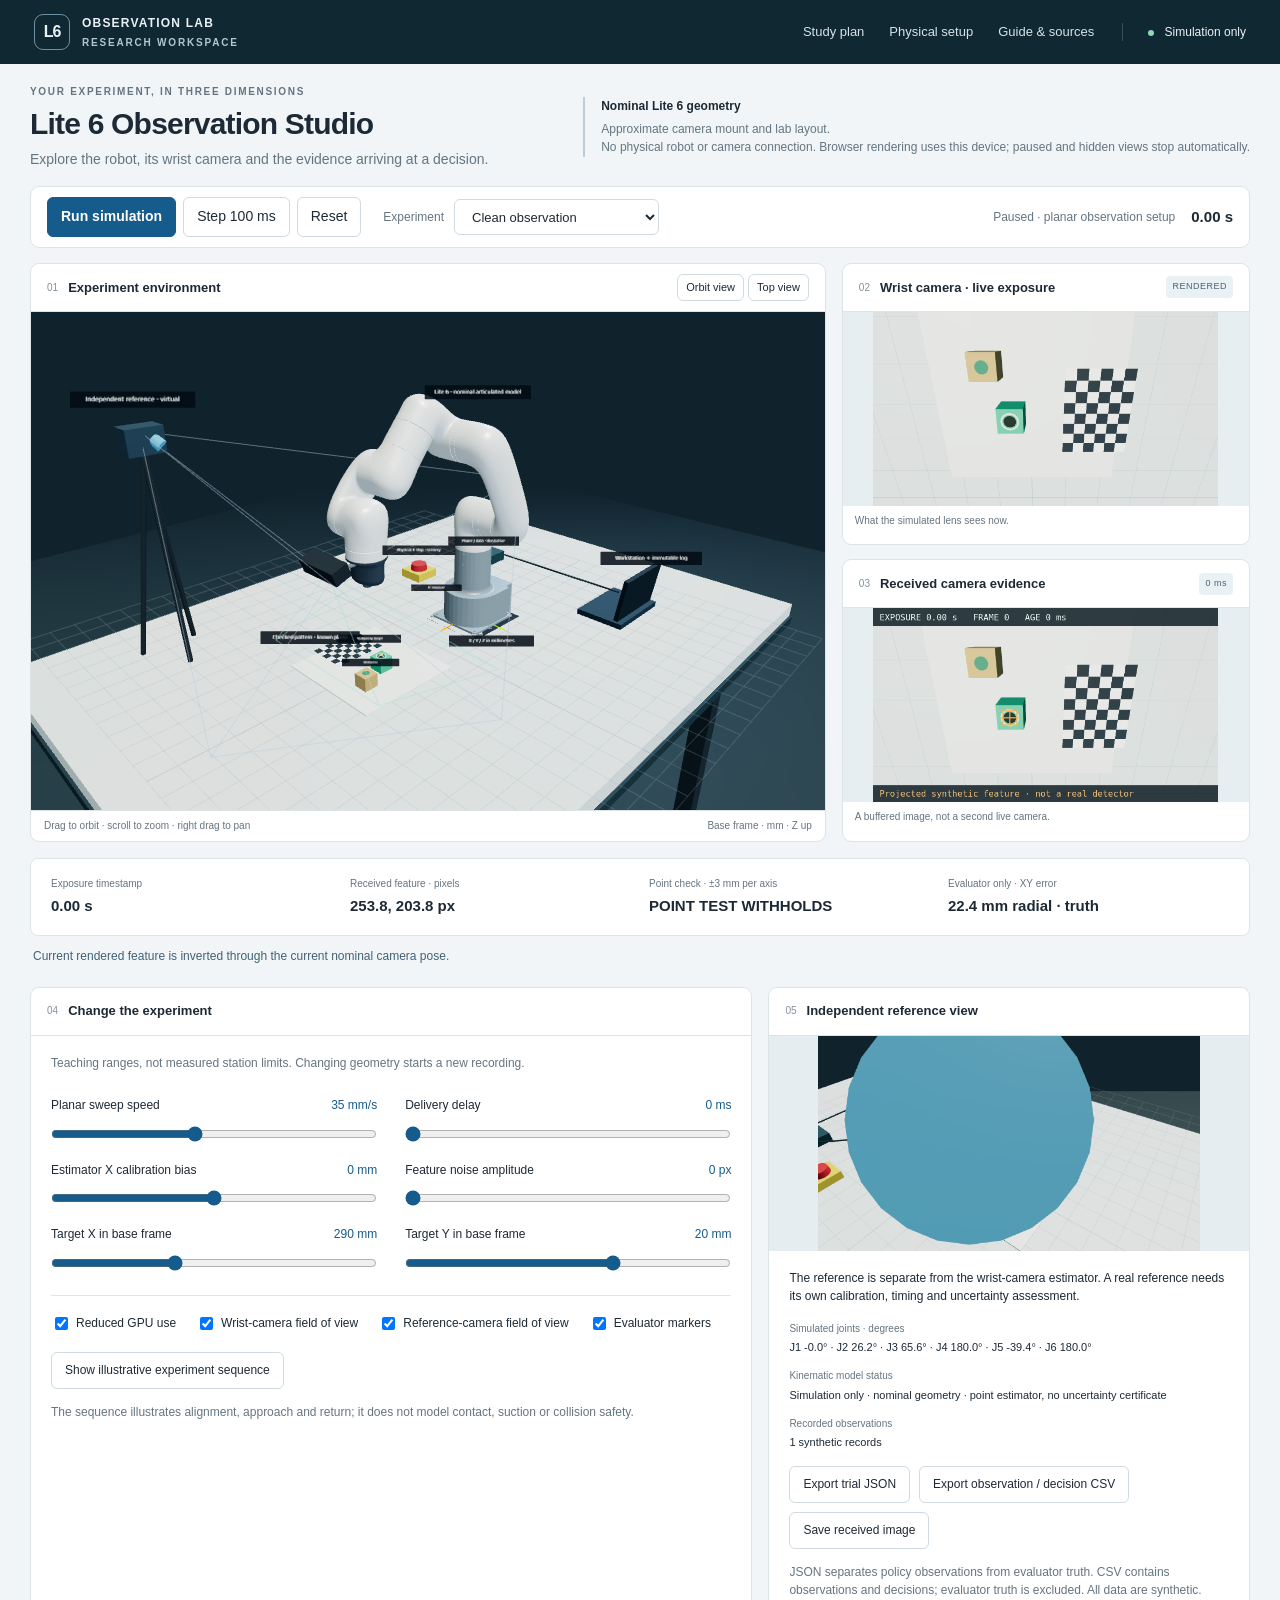
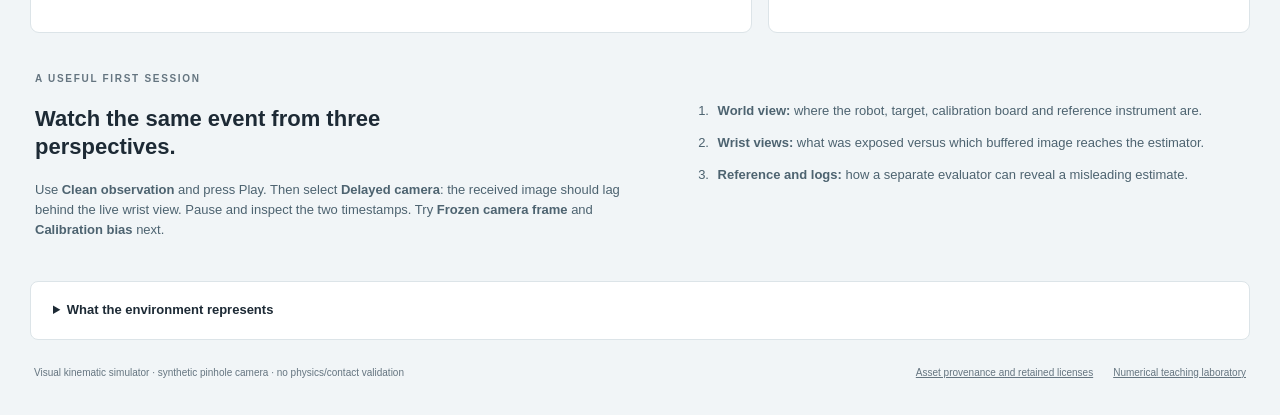
==== simulation/scene3d/index.html @ f9ffcfca "Publish reviewed Lite 6 visual laboratory and daily weekday study materials" ====
<!doctype html>
<html lang="en"><head><meta charset="utf-8"><meta name="viewport" content="width=device-width,initial-scale=1"><title>Lite 6 · 3D Observation Studio</title><link rel="stylesheet" href="studio.css"><script type="importmap">{"imports":{"three":"./vendor/three.module.min.js"}}</script></head>
<body><header class="masthead"><a class="brand" href="index.html"><span class="brand-mark">L6</span><span>OBSERVATION LAB <small>RESEARCH WORKSPACE</small></span></a><nav aria-label="Research documents"><a href="../../starter_pack/16_Week_Plan.html">Study plan</a><a href="../PHYSICAL_SETUP_AND_DATA_PROTOCOL.html">Physical setup</a><a href="README.html">Guide & sources</a></nav><span class="local-status"><i></i> Simulation only</span></header>
<main><div class="intro"><div><div class="eyebrow">Your experiment, in three dimensions</div><h1>Lite 6 Observation Studio</h1><p>Explore the robot, its wrist camera and the evidence arriving at a decision.</p></div><div class="intro-note"><strong>Nominal Lite 6 geometry</strong><span>Approximate camera mount and lab layout.<br>No physical robot or camera connection.
Browser rendering uses this device; paused and hidden views stop automatically.</span></div></div>
<div class="toolbar"><div class="play-controls"><button id="play-toggle" class="primary" type="button">Play simulation</button><button id="step-frame" type="button">Step 100 ms</button><button id="reset-scene" type="button">Reset</button></div><label class="preset-label" for="preset">Experiment <select id="preset"><option value="clean">Clean observation</option><option value="delay">Delayed camera</option><option value="freeze">Frozen camera frame</option><option value="bias">Calibration bias</option><option value="association">Wrong target association</option><option value="occlusion">Occluded target</option></select></label><div class="phase"><span id="phase-label">Loading scene</span><strong id="clock-value">0.00 s</strong></div></div>
<div id="load-status" class="loading" role="status">Loading local Lite 6 meshes and renderer…</div>
<div class="visual-grid"><section class="world-panel panel" aria-labelledby="world-heading"><div class="panel-heading"><div><span class="panel-number">01</span><h2 id="world-heading">Experiment environment</h2></div><div class="view-buttons"><button id="camera-home" type="button">Orbit view</button><button id="camera-top" type="button">Top view</button></div></div><div id="overview-view" class="world-viewport" aria-label="Interactive three-dimensional Lite 6 experiment environment"></div><div class="viewport-footer"><span>Drag to orbit · scroll to zoom · right drag to pan</span><span>Base frame · mm · Z up</span></div></section>
<div class="camera-column"><section class="panel camera-panel" aria-labelledby="live-heading"><div class="panel-heading"><div><span class="panel-number">02</span><h2 id="live-heading">Wrist camera · live exposure</h2></div><span class="chip">RENDERED</span></div><div id="wrist-live-view" class="camera-viewport" aria-label="Rendered current wrist-mounted camera image"></div><div class="camera-caption">What the simulated lens sees now.</div></section><section class="panel camera-panel" aria-labelledby="received-heading"><div class="panel-heading"><div><span class="panel-number">03</span><h2 id="received-heading">Received camera evidence</h2></div><span id="age-value" class="chip">— ms old</span></div><div id="wrist-received-view" class="camera-viewport" aria-label="Delayed or frozen camera frame delivered to the simulated method"></div><div class="camera-caption">A buffered image, not a second live camera.</div></section></div></div>
<section class="evidence-strip" aria-label="Observation and evaluator readings" aria-live="polite"><div><span>Exposure timestamp</span><strong id="exposure-value">—</strong></div><div><span>Received feature · pixels</span><strong id="pixel-value">—</strong></div><div><span>Point check · ±3 mm per axis</span><strong id="decision-value">—</strong></div><div><span>Evaluator only · XY error</span><strong id="error-value">—</strong></div></section>
<p id="pipeline-message" class="pipeline-message">Play or step the scene to compare the captured image with the robot's current pose.</p>
<div class="workbench"><section class="panel controls-panel"><div class="panel-heading"><div><span class="panel-number">04</span><h2>Change the experiment</h2></div></div><div class="panel-body"><p class="subtle">Teaching ranges, not measured station limits. Changing geometry starts a new recording.</p><div class="range-grid">
<label for="motion-speed">Planar sweep speed <output id="motion-speed-value">35 mm/s</output><input id="motion-speed" type="range" min="0" max="80" step="5" value="35"></label>
<label for="delay-ms">Delivery delay <output id="delay-ms-value">0 ms</output><input id="delay-ms" type="range" min="0" max="1000" step="50" value="0"></label>
<label for="bias-mm">Estimator X calibration bias <output id="bias-mm-value">0 mm</output><input id="bias-mm" type="range" min="-15" max="15" step="0.5" value="0"></label>
<label for="noise-px">Feature noise amplitude <output id="noise-px-value">0 px</output><input id="noise-px" type="range" min="0" max="4" step="0.25" value="0"></label>
<label for="target-x">Target X in base frame <output id="target-x-value">290 mm</output><input id="target-x" type="range" min="260" max="340" step="5" value="290"></label>
<label for="target-y">Target Y in base frame <output id="target-y-value">20 mm</output><input id="target-y" type="range" min="-70" max="70" step="5" value="20"></label></div>
<div class="check-controls"><label><input id="reduced-gpu" type="checkbox" checked> Reduced GPU use</label><label><input id="show-frustum" type="checkbox" checked> Wrist-camera field of view</label><label><input id="show-reference" type="checkbox" checked> Reference-camera field of view</label><label><input id="show-truth" type="checkbox" checked> Evaluator markers</label></div><div class="button-row"><button id="trial-cycle" type="button">Show illustrative experiment sequence</button></div><p class="subtle">The sequence illustrates alignment, approach and return; it does not model contact, suction or collision safety.</p></div></section>
<section class="panel reference-panel"><div class="panel-heading"><div><span class="panel-number">05</span><h2>Independent reference view</h2></div></div><div id="reference-view" class="reference-viewport" aria-label="Rendered independent reference camera view of the experiment"></div><div class="panel-body"><p>The reference is separate from the wrist-camera estimator. A real reference needs its own calibration, timing and uncertainty assessment.</p><dl class="readouts"><div><dt>Simulated joints · degrees</dt><dd id="joint-values">—</dd></div><div><dt>Kinematic model status</dt><dd id="model-status">Nominal FK / IK loading</dd></div><div><dt>Recorded observations</dt><dd id="log-count">0</dd></div></dl><div class="button-row"><button id="export-json" type="button">Export trial JSON</button><button id="export-csv" type="button">Export observation / decision CSV</button><button id="export-image" type="button">Save received image</button></div><p class="subtle">JSON separates policy observations from evaluator truth. CSV contains observations and decisions; evaluator truth is excluded. All data are synthetic.</p></div></section></div>
<section class="learning"><div><div class="eyebrow">A useful first session</div><h2>Watch the same event from three perspectives.</h2><p>Use <strong>Clean observation</strong> and press Play. Then select <strong>Delayed camera</strong>: the received image should lag behind the live wrist view. Pause and inspect the two timestamps. Try <strong>Frozen camera frame</strong> and <strong>Calibration bias</strong> next.</p></div><ol><li><strong>World view:</strong> where the robot, target, calibration board and reference instrument are.</li><li><strong>Wrist views:</strong> what was exposed versus which buffered image reaches the estimator.</li><li><strong>Reference and logs:</strong> how a separate evaluator can reveal a misleading estimate.</li></ol></section>
<details class="equipment"><summary>What the environment represents</summary><div class="equipment-grid"><article><h3>Robot and wrist assembly</h3><p>Articulated Lite 6 meshes, vacuum tool, approximate rigid OAK camera bracket and view frustum. The geometry starts from your existing GitHub project's simulator assets.</p></article><article><h3>Measurement area</h3><p>Stationary target and distractor on a plane, a calibration/checkerboard artifact and an independently positioned reference camera. The lab arrangement is illustrative.</p></article><article><h3>Supporting equipment</h3><p>Table, lighting, host/recording workstation, network/PoE representation and physical E-stop representation. Rendered equipment does not establish real electrical compatibility or readiness.</p></article></div></details>
<footer><span>Visual kinematic simulator · synthetic pinhole camera · no physics/contact validation</span><a href="ASSET_SOURCES.html">Asset provenance and retained licenses</a><a href="../LAB_EXPLORER.html">Numerical teaching laboratory</a></footer>
</main><noscript><p>Enable JavaScript to render the 3D experiment.</p></noscript><script src="kinematics.js"></script><script src="ui.js"></script><script type="module" src="scene.js"></script></body></html>
---- simulation/scene3d/studio.css ----
:root{color-scheme:light;--ink:#1d2a35;--muted:#657580;--line:#dce4e8;--paper:#fff;--back:#f1f5f7;--blue:#155b8b;--teal:#277265}*{box-sizing:border-box}body{margin:0;background:var(--back);color:var(--ink);font:14px/1.55 -apple-system,BlinkMacSystemFont,"Segoe UI",sans-serif}.masthead{height:76px;background:#102832;color:#eaf1f4;display:flex;align-items:center;padding:0 34px;gap:28px}.brand{display:flex;align-items:center;gap:12px;color:inherit;text-decoration:none;font-weight:650;letter-spacing:1.2px;font-size:12px}.brand small{display:block;font-size:10px;color:#b2c8d0;letter-spacing:1.8px;margin-top:2px}.brand-mark{display:grid;place-items:center;width:36px;height:36px;border:1px solid #6c919e;border-radius:9px;font-size:16px;letter-spacing:-1px}.masthead nav{display:flex;gap:25px;margin-left:auto}.masthead nav a{font-size:13px;color:#d5e3e8;text-decoration:none}.masthead a:hover{text-decoration:underline}.local-status{font-size:12px;white-space:nowrap;border-left:1px solid #34505b;padding-left:25px}.local-status i{display:inline-block;width:6px;height:6px;border-radius:50%;background:#8ed9b9;margin-right:7px}main{max-width:1540px;padding:25px 30px 35px;margin:auto}.intro{display:flex;align-items:center;justify-content:space-between;gap:24px;margin-bottom:23px}.eyebrow{text-transform:uppercase;letter-spacing:1.7px;color:var(--muted);font-size:10px;font-weight:650}h1{font-size:30px;font-weight:650;letter-spacing:-.8px;line-height:1.2;margin:6px 0 7px}.intro p{margin:0;color:var(--muted);font-size:14px}.intro-note{border-left:2px solid #bbcdd5;padding-left:16px;min-width:260px;font-size:12px}.intro-note strong{display:block;font-size:12px;font-weight:600;margin-bottom:4px}.intro-note span{color:var(--muted)}a{color:var(--blue)}button,select{font:inherit;border:1px solid #cfdbe1;border-radius:6px;padding:8px 13px;background:#fff;color:var(--ink);cursor:pointer;min-height:36px}button:hover{background:#eaf2f6}button.primary{background:#155b8b;color:white;border-color:#155b8b;font-weight:600}button.primary:hover{background:#0e4c77}button:disabled{opacity:.5;cursor:wait}button:focus-visible,select:focus-visible,input:focus-visible,a:focus-visible,summary:focus-visible{outline:3px solid #e2a64c;outline-offset:3px}.toolbar{display:flex;align-items:center;gap:22px;background:var(--paper);padding:13px 16px;border:1px solid var(--line);border-radius:9px;margin-bottom:15px;flex-wrap:wrap}.play-controls{display:flex;gap:7px}.preset-label{font-size:12px;color:var(--muted);display:flex;align-items:center;gap:10px}.preset-label select{font-size:13px;min-width:205px}.phase{margin-left:auto;display:flex;align-items:center;gap:16px;font-size:12px;color:var(--muted)}.phase strong{font-size:15px;color:var(--ink);font-variant-numeric:tabular-nums}.loading{background:#e5eff5;border:1px solid #cfdee8;padding:10px 15px;border-radius:6px;color:#244e66;margin-bottom:15px;font-size:12px}.loading:empty{display:none}.visual-grid{display:grid;grid-template-columns:minmax(0,1.95fr) minmax(280px,1fr);gap:16px}.panel{background:var(--paper);border:1px solid var(--line);border-radius:9px;overflow:hidden}.panel-heading{height:48px;display:flex;align-items:center;justify-content:space-between;gap:12px;padding:0 16px;border-bottom:1px solid var(--line)}.panel-heading>div:first-child{display:flex;align-items:center;gap:10px}.panel-heading h2{font-size:13px;font-weight:600;margin:0;line-height:1.2}.panel-number{font-size:10px;color:#80939e;font-variant-numeric:tabular-nums}.view-buttons{display:flex;gap:4px}.view-buttons button{padding:4px 8px;font-size:11px;min-height:27px}.world-viewport{height:498px;position:relative;touch-action:none;background:#e5edf1}.world-viewport canvas{display:block;width:100%;height:100%}.viewport-footer{height:31px;display:flex;align-items:center;justify-content:space-between;gap:10px;padding:0 13px;font-size:10px;color:var(--muted);border-top:1px solid var(--line)}.camera-column{display:grid;grid-template-rows:1fr 1fr;gap:14px}.camera-viewport{height:194px;background:#e6eef2;position:relative}.camera-viewport canvas{width:100%;height:100%;object-fit:contain;display:block}.camera-caption{font-size:10px;color:var(--muted);padding:7px 12px}.chip{font-size:9px;letter-spacing:.5px;background:#eaf1f5;border-radius:4px;padding:4px 6px;color:#476477;white-space:nowrap}.evidence-strip{display:grid;grid-template-columns:repeat(4,1fr);gap:18px;background:white;border:1px solid var(--line);border-radius:8px;margin-top:16px;padding:17px 20px}.evidence-strip span{display:block;font-size:10px;color:var(--muted);margin-bottom:5px}.evidence-strip strong{font-size:15px;line-height:1.3;font-weight:600;font-variant-numeric:tabular-nums}.pipeline-message{font-size:12px;color:#426174;margin:11px 3px 21px}.workbench{display:grid;grid-template-columns:minmax(0,1.5fr) minmax(320px,1fr);gap:16px}.panel-body{padding:18px 20px}.panel-body p{margin:0 0 14px}.subtle{font-size:12px;color:var(--muted)}.range-grid{display:grid;grid-template-columns:1fr 1fr;gap:19px 28px;margin:24px 0}.range-grid label{display:block;font-size:12px}.range-grid output{float:right;font-variant-numeric:tabular-nums;color:var(--blue);font-size:12px}.range-grid input{display:block;width:100%;margin:11px 0 0;accent-color:var(--blue)}.check-controls{display:flex;gap:12px 20px;flex-wrap:wrap;font-size:12px;border-top:1px solid var(--line);padding-top:18px;margin-bottom:19px}.check-controls label{display:flex;align-items:center;gap:5px}.button-row{display:flex;gap:9px;flex-wrap:wrap;margin:14px 0}.button-row button{font-size:12px}.reference-viewport{height:215px;background:#e5edf1}.reference-viewport canvas{display:block;width:100%;height:100%;object-fit:contain}.reference-panel .panel-body{font-size:12px}.readouts{margin:15px 0}.readouts>div{margin:12px 0}.readouts dt{font-size:10px;color:var(--muted)}.readouts dd{font-size:11px;margin:3px 0;font-variant-numeric:tabular-nums}.learning{display:grid;grid-template-columns:1.1fr 1fr;gap:50px;margin:38px 0 28px;padding:0 5px}.learning h2{font-size:22px;line-height:1.3;font-weight:600;max-width:430px}.learning p,.learning li{font-size:13px;color:#4d6370}.learning ol{padding-left:20px;margin:18px 0}.learning li{padding-left:5px;margin:12px 0}.equipment{background:#fff;border:1px solid var(--line);padding:18px 22px;border-radius:8px}.equipment summary{font-weight:600;font-size:13px;cursor:pointer}.equipment-grid{display:grid;grid-template-columns:repeat(3,1fr);gap:25px;margin-top:20px}.equipment h3{font-size:13px;font-weight:600}.equipment p{font-size:12px;color:var(--muted)}footer{display:flex;gap:20px;flex-wrap:wrap;padding:25px 4px 0;font-size:10px;color:var(--muted)}footer span{margin-right:auto}footer a{color:var(--muted)}canvas{outline:none}@media(min-width:1500px){.world-viewport{height:570px}.camera-viewport{height:230px}}@media(max-width:1050px){.masthead{padding:0 20px}.masthead nav{gap:14px}.intro-note{display:none}main{padding:22px 18px}.world-viewport{height:440px}.camera-viewport{height:165px}.panel-heading{padding:0 12px}.panel-heading h2{font-size:11px}.preset-label select{min-width:180px}.phase{gap:10px}.toolbar{gap:13px}}@media(max-width:760px){.masthead{height:auto;min-height:68px;flex-wrap:wrap;padding:14px 18px;gap:12px}.masthead nav{order:3;width:100%;margin:0}.local-status{margin-left:auto}.visual-grid{grid-template-columns:1fr}.world-viewport{height:420px}.camera-column{grid-template-columns:1fr 1fr;grid-template-rows:auto}.camera-viewport{height:190px}.camera-panel .panel-heading{height:53px}.camera-panel .panel-heading>div{gap:5px}.camera-panel .panel-number{display:none}.evidence-strip{grid-template-columns:1fr 1fr}.workbench,.learning{grid-template-columns:1fr}.learning{gap:10px}.equipment-grid{grid-template-columns:1fr}.phase{margin-left:0}.toolbar{justify-content:space-between}.panel-heading h2{font-size:12px}}@media(max-width:460px){h1{font-size:26px}main{padding:20px 12px}.play-controls{width:100%}.play-controls button{flex:1;font-size:12px;padding:8px}.preset-label{width:100%}.preset-label select{flex:1}.camera-column{grid-template-columns:1fr}.camera-viewport{height:230px}.world-viewport{height:350px}.range-grid{grid-template-columns:1fr}.view-buttons button{font-size:10px}.viewport-footer{height:auto;min-height:34px;flex-wrap:wrap;padding:6px 12px}.masthead nav a{font-size:12px}.local-status{font-size:10px;padding-left:12px}.reference-viewport{height:230px}}

/* Keep the rendered apparatus visible on a laptop display. */
.masthead{height:64px}main{padding-top:20px}.intro{margin-bottom:16px}.toolbar{padding-top:10px;padding-bottom:10px}.loading.ready{display:none}
@media(max-width:760px){.masthead{height:auto}.intro{margin-bottom:18px}}
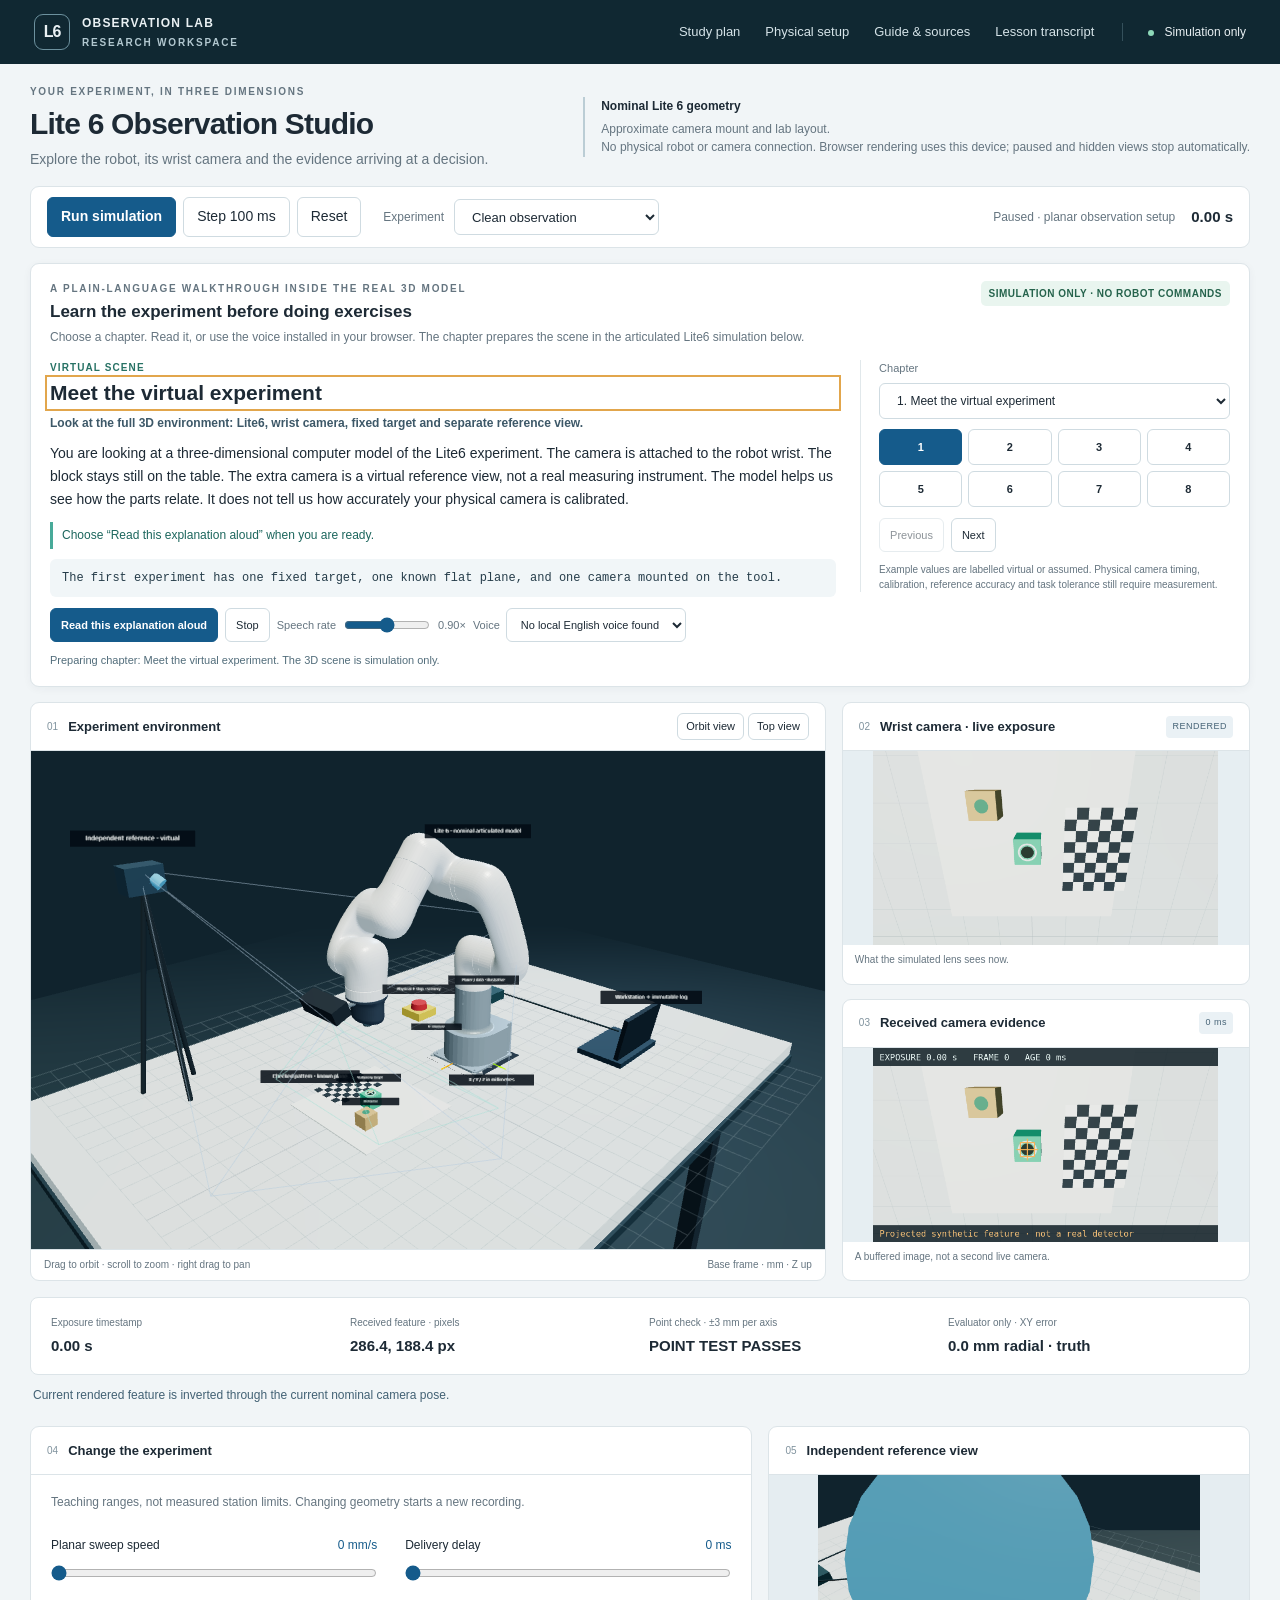
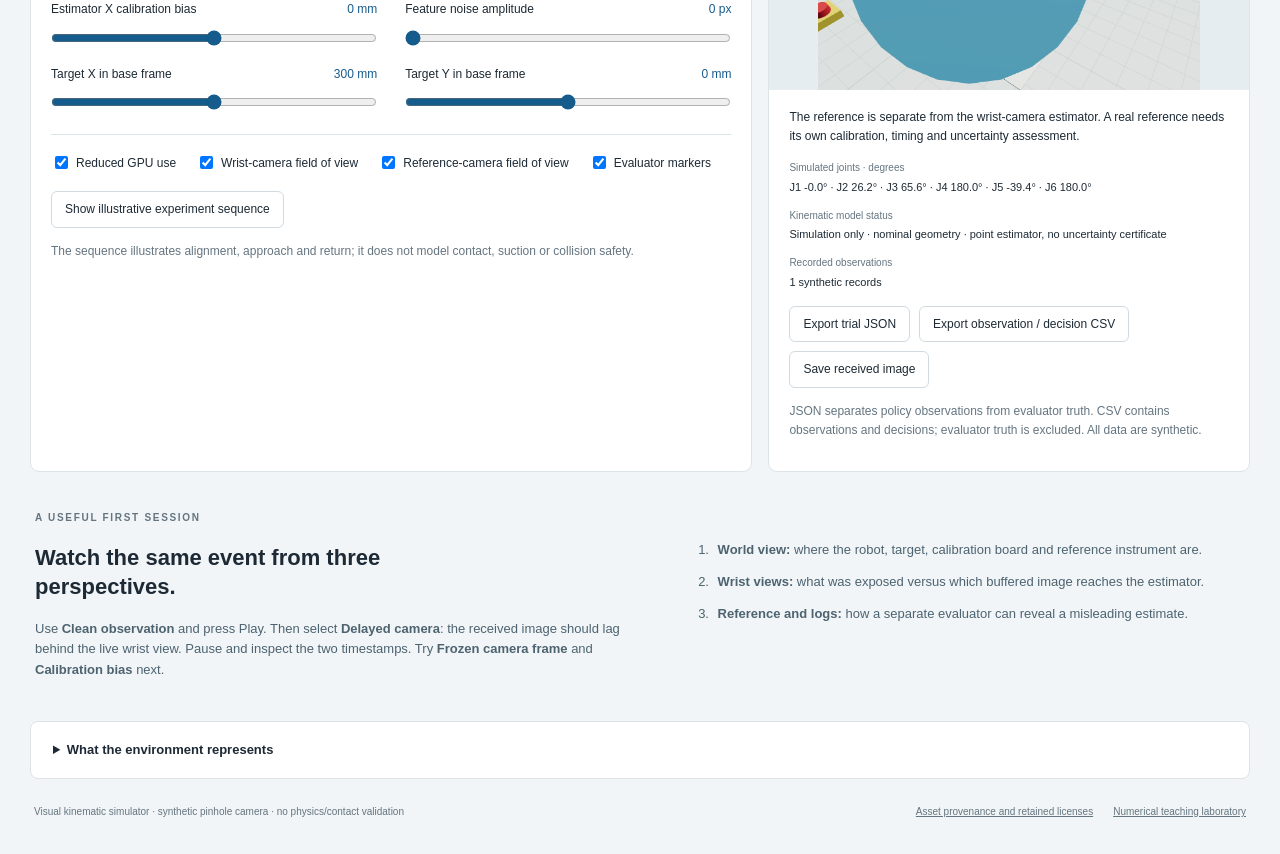
==== commit 6c544818: "Add guided Lite6 3D research lesson" ====
--- a/simulation/scene3d/index.html
+++ b/simulation/scene3d/index.html
@@ -1,9 +1,39 @@
 <!doctype html>
-<html lang="en"><head><meta charset="utf-8"><meta name="viewport" content="width=device-width,initial-scale=1"><title>Lite 6 · 3D Observation Studio</title><link rel="stylesheet" href="studio.css"><script type="importmap">{"imports":{"three":"./vendor/three.module.min.js"}}</script></head>
-<body><header class="masthead"><a class="brand" href="index.html"><span class="brand-mark">L6</span><span>OBSERVATION LAB <small>RESEARCH WORKSPACE</small></span></a><nav aria-label="Research documents"><a href="../../starter_pack/16_Week_Plan.html">Study plan</a><a href="../PHYSICAL_SETUP_AND_DATA_PROTOCOL.html">Physical setup</a><a href="README.html">Guide & sources</a></nav><span class="local-status"><i></i> Simulation only</span></header>
+<html lang="en"><head><meta charset="utf-8"><meta name="viewport" content="width=device-width,initial-scale=1"><title>Lite 6 · 3D Observation Studio</title><link rel="stylesheet" href="studio.css"><link rel="stylesheet" href="guided-lesson.css"><script type="importmap">{"imports":{"three":"./vendor/three.module.min.js"}}</script></head>
+<body><header class="masthead"><a class="brand" href="index.html"><span class="brand-mark">L6</span><span>OBSERVATION LAB <small>RESEARCH WORKSPACE</small></span></a><nav aria-label="Research documents"><a href="../../starter_pack/16_Week_Plan.html">Study plan</a><a href="../PHYSICAL_SETUP_AND_DATA_PROTOCOL.html">Physical setup</a><a href="README.html">Guide & sources</a><a href="GUIDED_LESSON.html">Lesson transcript</a></nav><span class="local-status"><i></i> Simulation only</span></header>
 <main><div class="intro"><div><div class="eyebrow">Your experiment, in three dimensions</div><h1>Lite 6 Observation Studio</h1><p>Explore the robot, its wrist camera and the evidence arriving at a decision.</p></div><div class="intro-note"><strong>Nominal Lite 6 geometry</strong><span>Approximate camera mount and lab layout.<br>No physical robot or camera connection.
 Browser rendering uses this device; paused and hidden views stop automatically.</span></div></div>
 <div class="toolbar"><div class="play-controls"><button id="play-toggle" class="primary" type="button">Play simulation</button><button id="step-frame" type="button">Step 100 ms</button><button id="reset-scene" type="button">Reset</button></div><label class="preset-label" for="preset">Experiment <select id="preset"><option value="clean">Clean observation</option><option value="delay">Delayed camera</option><option value="freeze">Frozen camera frame</option><option value="bias">Calibration bias</option><option value="association">Wrong target association</option><option value="occlusion">Occluded target</option></select></label><div class="phase"><span id="phase-label">Loading scene</span><strong id="clock-value">0.00 s</strong></div></div>
+<section id="guided-lesson" aria-labelledby="guided-lesson-heading">
+  <div class="guided-heading">
+    <div><div class="eyebrow">A plain-language walkthrough inside the real 3D model</div><h2 id="guided-lesson-heading">Learn the experiment before doing exercises</h2><p>Choose a chapter. Read it, or use the voice installed in your browser. The chapter prepares the scene in the articulated Lite6 simulation below.</p></div>
+    <span class="guided-tag">SIMULATION ONLY · NO ROBOT COMMANDS</span>
+  </div>
+  <div class="guided-body">
+    <div class="guided-copy">
+      <div id="lesson-label" class="guided-meta">VIRTUAL SCENE</div>
+      <h2 id="lesson-title" tabindex="-1">Loading the guided lesson…</h2>
+      <p id="lesson-focus"></p>
+      <p id="lesson-narration"></p>
+      <p id="lesson-caption" aria-live="off">The narration text appears here.</p>
+      <pre id="lesson-formula"></pre>
+      <div class="guided-actions">
+        <button id="lesson-read" class="primary" type="button">Read this explanation aloud</button>
+        <button id="lesson-stop" type="button">Stop</button>
+        <button id="lesson-trial" type="button" hidden>Run the virtual alignment example</button>
+        <label for="lesson-rate">Speech rate <input id="lesson-rate" type="range" min="0.75" max="1.05" step="0.05" value="0.90"><output id="lesson-rate-value">0.90×</output></label>
+        <label for="lesson-voice">Voice <select id="lesson-voice" aria-label="Local English browser voice"><option>Loading voices…</option></select></label>
+      </div>
+      <p id="lesson-status" role="status" aria-live="polite">The lesson is loading. No narration starts until you press the read-aloud button.</p>
+    </div>
+    <aside class="guided-side" aria-label="Lesson chapters">
+      <label for="lesson-chapter">Chapter</label><select id="lesson-chapter"></select>
+      <div id="lesson-chapter-nav" class="lesson-chapter-nav" aria-label="Choose a lesson chapter"></div>
+      <div class="guided-actions"><button id="lesson-previous" type="button">Previous</button><button id="lesson-next" type="button">Next</button></div>
+      <small>Example values are labelled virtual or assumed. Physical camera timing, calibration, reference accuracy and task tolerance still require measurement.</small>
+    </aside>
+  </div>
+</section>
 <div id="load-status" class="loading" role="status">Loading local Lite 6 meshes and renderer…</div>
 <div class="visual-grid"><section class="world-panel panel" aria-labelledby="world-heading"><div class="panel-heading"><div><span class="panel-number">01</span><h2 id="world-heading">Experiment environment</h2></div><div class="view-buttons"><button id="camera-home" type="button">Orbit view</button><button id="camera-top" type="button">Top view</button></div></div><div id="overview-view" class="world-viewport" aria-label="Interactive three-dimensional Lite 6 experiment environment"></div><div class="viewport-footer"><span>Drag to orbit · scroll to zoom · right drag to pan</span><span>Base frame · mm · Z up</span></div></section>
 <div class="camera-column"><section class="panel camera-panel" aria-labelledby="live-heading"><div class="panel-heading"><div><span class="panel-number">02</span><h2 id="live-heading">Wrist camera · live exposure</h2></div><span class="chip">RENDERED</span></div><div id="wrist-live-view" class="camera-viewport" aria-label="Rendered current wrist-mounted camera image"></div><div class="camera-caption">What the simulated lens sees now.</div></section><section class="panel camera-panel" aria-labelledby="received-heading"><div class="panel-heading"><div><span class="panel-number">03</span><h2 id="received-heading">Received camera evidence</h2></div><span id="age-value" class="chip">— ms old</span></div><div id="wrist-received-view" class="camera-viewport" aria-label="Delayed or frozen camera frame delivered to the simulated method"></div><div class="camera-caption">A buffered image, not a second live camera.</div></section></div></div>
@@ -21,4 +51,4 @@
 <section class="learning"><div><div class="eyebrow">A useful first session</div><h2>Watch the same event from three perspectives.</h2><p>Use <strong>Clean observation</strong> and press Play. Then select <strong>Delayed camera</strong>: the received image should lag behind the live wrist view. Pause and inspect the two timestamps. Try <strong>Frozen camera frame</strong> and <strong>Calibration bias</strong> next.</p></div><ol><li><strong>World view:</strong> where the robot, target, calibration board and reference instrument are.</li><li><strong>Wrist views:</strong> what was exposed versus which buffered image reaches the estimator.</li><li><strong>Reference and logs:</strong> how a separate evaluator can reveal a misleading estimate.</li></ol></section>
 <details class="equipment"><summary>What the environment represents</summary><div class="equipment-grid"><article><h3>Robot and wrist assembly</h3><p>Articulated Lite 6 meshes, vacuum tool, approximate rigid OAK camera bracket and view frustum. The geometry starts from your existing GitHub project's simulator assets.</p></article><article><h3>Measurement area</h3><p>Stationary target and distractor on a plane, a calibration/checkerboard artifact and an independently positioned reference camera. The lab arrangement is illustrative.</p></article><article><h3>Supporting equipment</h3><p>Table, lighting, host/recording workstation, network/PoE representation and physical E-stop representation. Rendered equipment does not establish real electrical compatibility or readiness.</p></article></div></details>
 <footer><span>Visual kinematic simulator · synthetic pinhole camera · no physics/contact validation</span><a href="ASSET_SOURCES.html">Asset provenance and retained licenses</a><a href="../LAB_EXPLORER.html">Numerical teaching laboratory</a></footer>
-</main><noscript><p>Enable JavaScript to render the 3D experiment.</p></noscript><script src="kinematics.js"></script><script src="ui.js"></script><script type="module" src="scene.js"></script></body></html>
+</main><noscript><p>Enable JavaScript to render the 3D experiment.</p></noscript><script src="kinematics.js"></script><script src="ui.js"></script><script type="module" src="scene.js"></script><script src="guided-lesson.js"></script></body></html>
--- a/simulation/scene3d/guided-lesson.css
+++ b/simulation/scene3d/guided-lesson.css
@@ -0,0 +1,31 @@
+/* agent: codex | date: 2026-11-03 | inputs: scene3d/index.html; scene3d/studio.css; Claude Code guided-lesson review */
+#guided-lesson{background:#fff;border:1px solid #dce4e8;border-radius:9px;margin:0 0 15px;padding:17px 19px;box-shadow:0 2px 8px rgba(24,47,59,.045)}
+.guided-heading{display:flex;align-items:flex-start;justify-content:space-between;gap:20px;margin-bottom:14px}
+.guided-heading h2{font-size:17px;margin:3px 0 2px;font-weight:650}
+.guided-heading p{font-size:12px;color:#657580;margin:0}
+.guided-tag{display:inline-flex;align-items:center;gap:6px;background:#e9f5ef;color:#25634c;border-radius:5px;padding:5px 8px;font-size:10px;font-weight:700;letter-spacing:.5px;white-space:nowrap}
+.guided-body{display:grid;grid-template-columns:minmax(0,1.7fr) minmax(240px,.8fr);gap:24px;align-items:start}
+.guided-copy{min-width:0}
+.guided-meta{font-size:10px;color:#277265;text-transform:uppercase;letter-spacing:1.1px;font-weight:700}
+#lesson-title{font-size:21px;line-height:1.25;margin:4px 0 8px;font-weight:650}
+#lesson-title:focus{outline:2px solid #e2a64c;outline-offset:3px}
+#lesson-focus{font-size:12px;color:#3d5868;margin:0 0 9px;font-weight:550}
+#lesson-narration{font-size:14px;line-height:1.65;margin:0 0 11px;max-width:850px}
+#lesson-caption{min-height:24px;font-size:12px;color:#1c665d;border-left:3px solid #48aa99;padding:4px 9px;margin:0 0 10px}
+#lesson-formula{white-space:pre-wrap;font:12px/1.55 ui-monospace,SFMono-Regular,Menlo,monospace;background:#f1f6f8;color:#263d4a;border-radius:6px;padding:10px 12px;margin:0;overflow-wrap:anywhere}
+.guided-actions{display:flex;align-items:center;gap:7px;flex-wrap:wrap;margin-top:11px}
+.guided-actions button,.guided-actions select{font-size:11px;min-height:34px;padding:6px 10px}
+.guided-actions label{display:inline-flex;align-items:center;gap:6px;color:#657580;font-size:11px}
+#lesson-rate{width:86px;accent-color:#155b8b}
+#lesson-voice{max-width:180px}
+.guided-side{border-left:1px solid #e1e8eb;padding-left:18px}
+.guided-side label{display:block;font-size:11px;color:#657580;margin-bottom:6px}
+#lesson-chapter{width:100%;font-size:12px}
+.lesson-chapter-nav{display:grid;grid-template-columns:repeat(4,1fr);gap:6px;margin-top:10px}
+.lesson-dot{min-width:32px;padding:5px 7px;font-size:11px;font-weight:600;font-variant-numeric:tabular-nums}
+.lesson-dot[aria-current="step"]{background:#155b8b;color:#fff;border-color:#155b8b}
+.guided-side small{display:block;color:#657580;font-size:10px;line-height:1.45;margin-top:11px}
+#lesson-status{font-size:11px;color:#526d7b;margin:10px 0 0;min-height:16px}
+#lesson-trial[hidden]{display:none}
+@media(max-width:1050px){.guided-body{grid-template-columns:1fr}.guided-side{border-left:0;border-top:1px solid #e1e8eb;padding:12px 0 0}.lesson-chapter-nav{grid-template-columns:repeat(8,1fr)}.guided-heading{align-items:flex-start}}
+@media(max-width:620px){#guided-lesson{padding:14px}.guided-heading{display:block}.guided-tag{margin-top:10px}.guided-actions{gap:6px}.guided-actions label{width:100%}.lesson-chapter-nav{grid-template-columns:repeat(4,1fr)}#lesson-narration{font-size:14px}}
